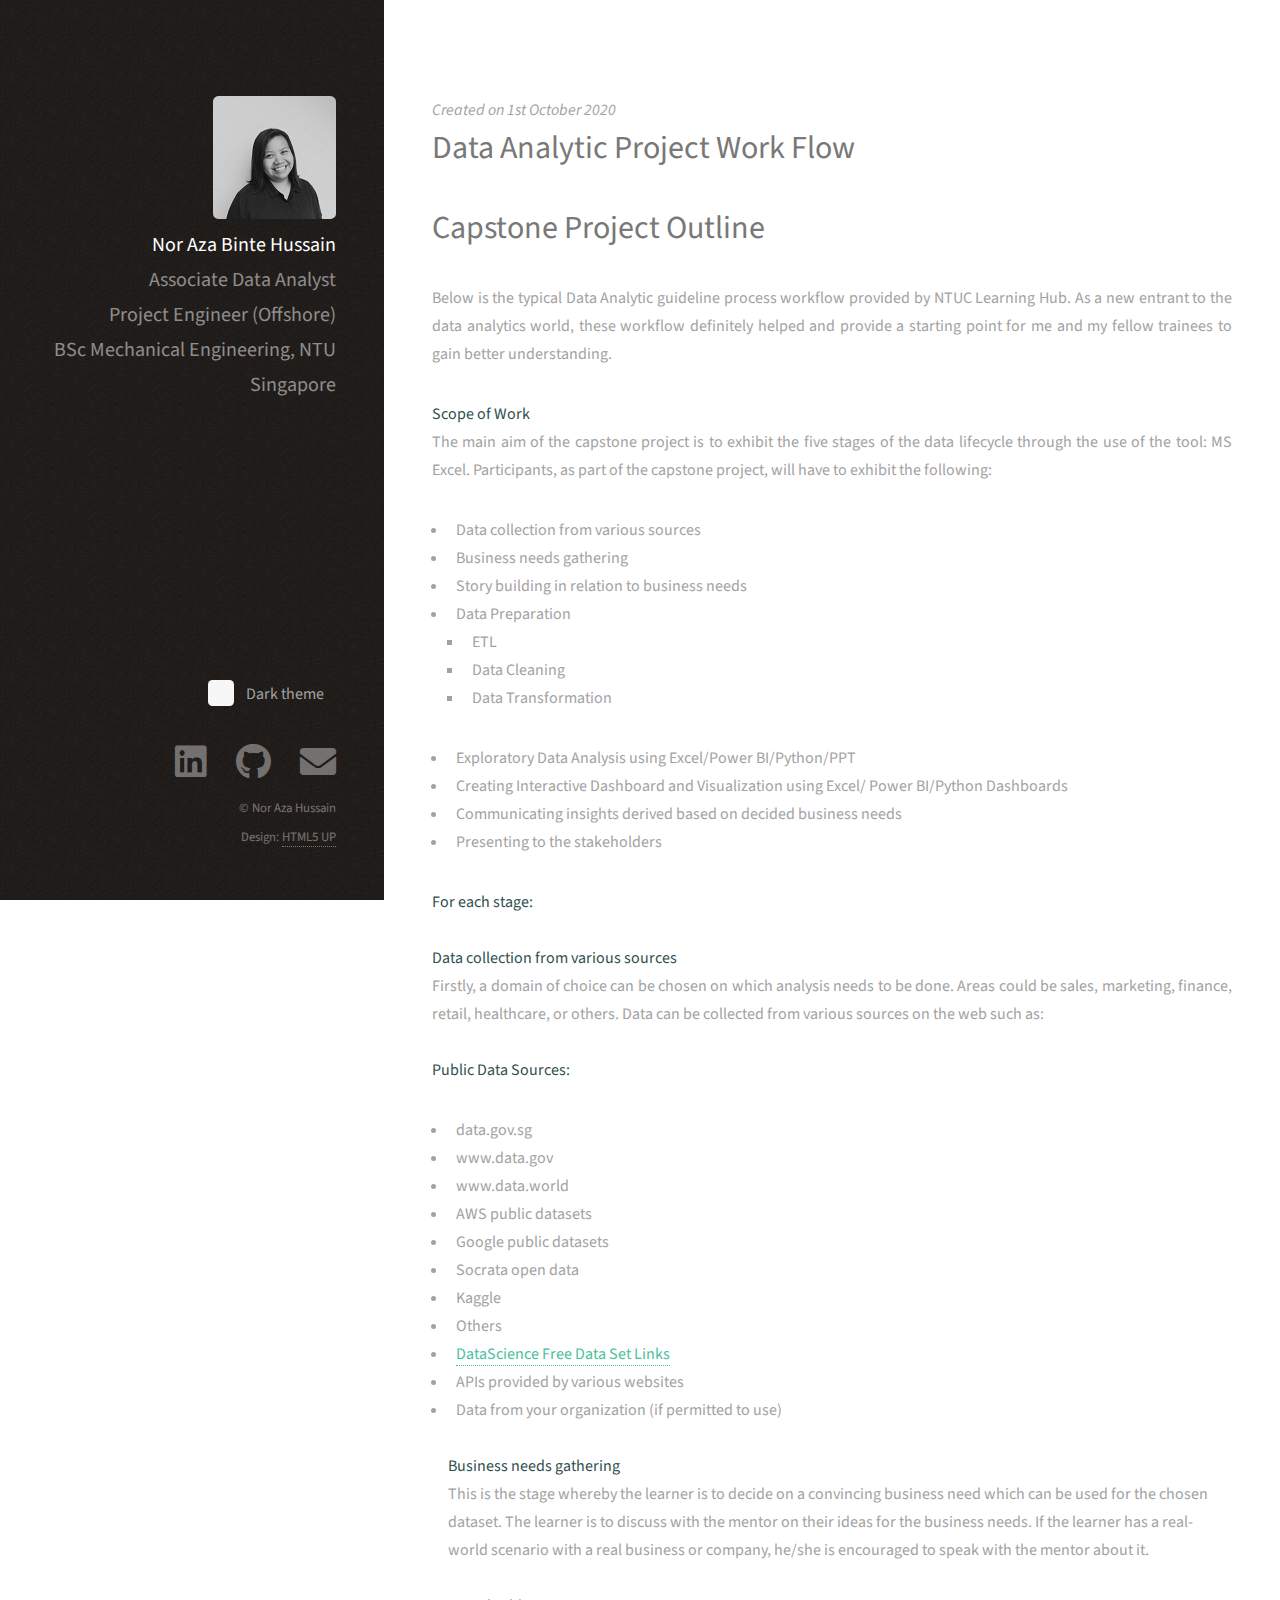
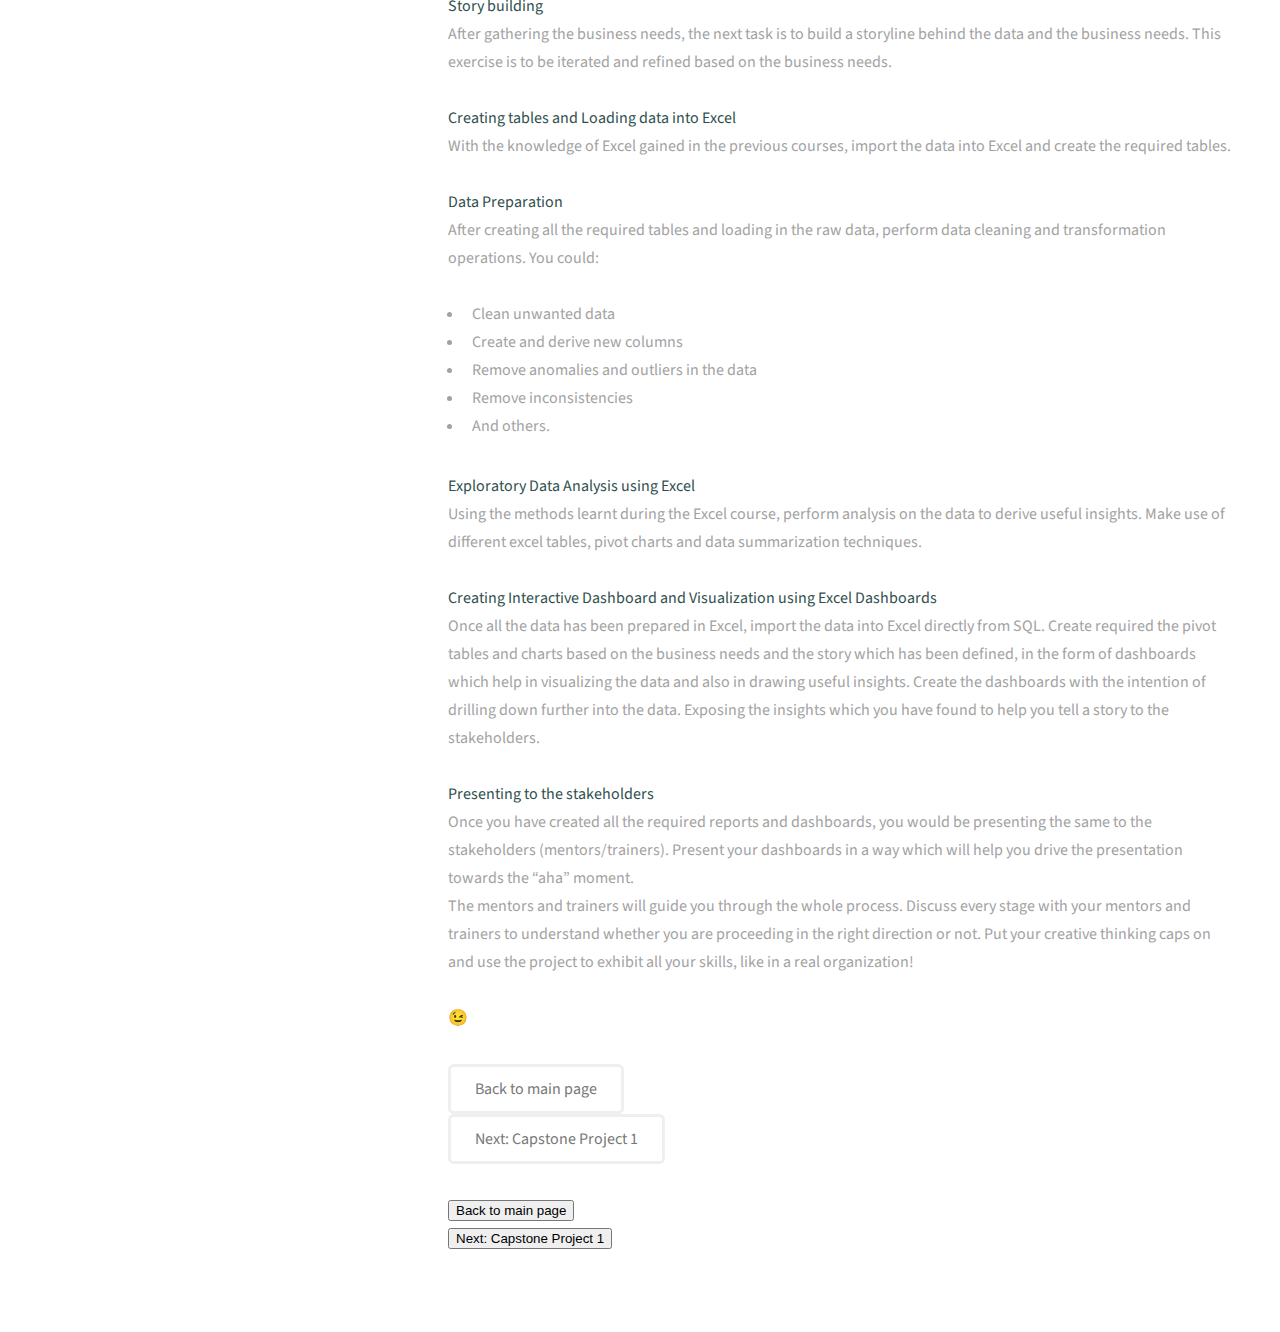
==== pages/projectprocess.html @ 4690a754 "Add files via upload" ====
<!DOCTYPE HTML>
<!--
	Strata by HTML5 UP
	html5up.net | @ajlkn
	Free for personal and commercial use under the CCA 3.0 license (html5up.net/license)
-->
<html>
	<head>
		<title>Project Process Flow</title>
		<meta charset="utf-8" />
		<meta name="viewport" content="width=device-width, initial-scale=1, user-scalable=no" />
		<link rel="stylesheet" href="../assets/css/main.css" />

	</head>
	<body class="is-preload">
		<script>
			function darkTheme() {
				var element = document.body;
				element.classList.toggle("dark-mode");
			}
			
		</script>

		<!-- Header -->
			<header id="header">
				<div class="inner">
					<a href="#" class="image Me"><img src="../images/Me.jpg" alt="" /></a>
					<h1><strong>Nor Aza Binte Hussain</strong></h1>
					<h1>Associate Data Analyst</h1>
					<h1>Project Engineer (Offshore)</h1>
					<h1>BSc Mechanical Engineering, NTU</h1>
					<h1>Singapore</h1>
				</div>
				
				<div class="col-6 col-12-small">
					<input
					type="checkbox"
					id="dark-theme"
					name="dark-theme"
					onclick="darkTheme()">
					<label for="dark-theme">Dark theme</label>
				</div>
				
			</header>
		
		<!-- Main -->
			<div id="main">

				<!-- One -->
					<section id="one">

						<em>Created on 1st October 2020</em>

						<header class="major">
							<h1>Data Analytic Project Work Flow</h1>
							<h2>Capstone Project Outline</h2>
						</header>

						<p style="text-align:justify;"> Below is the typical Data Analytic guideline process workflow provided by NTUC Learning Hub.
							As a new entrant to the data analytics world, these workflow definitely helped and provide a
							starting point for me and my fellow trainees to gain better understanding.
						</p>

						<strong style="color: darkslategrey;">Scope of Work</strong><br>

						<p style="text-align:justify;">
							The main aim of the capstone project is to exhibit the five stages of the data lifecycle
							through the use of the tool: MS Excel. Participants, as part of the capstone project,
							will have to exhibit the following:
							<ul>
								<li>Data collection from various sources</li>
								<li>Business needs gathering</li>
								<li>Story building in relation to business needs</li>
								<li>Data Preparation</li>
									<ul style="list-style-type:square;">
										<li>ETL</li>
										<li>Data Cleaning</li>
										<li>Data Transformation</li>
									</ul>
								<li>Exploratory Data Analysis using Excel/Power BI/Python/PPT</li>
								<li>Creating Interactive Dashboard and Visualization using Excel/
									Power BI/Python Dashboards</li>
								<li>Communicating insights derived based on decided business needs</li>
								<li>Presenting to the stakeholders</li>
							</ul>
						</p>
						
						<p style="text-align:justify;">
							<strong style="color: darkslategrey;">For each stage:</strong><br><br>
							<strong style="color: darkslategrey;">Data collection from various sources</strong><br>
							Firstly, a domain of choice can be chosen on which analysis needs to be
							done. Areas could be sales, marketing, finance, retail, healthcare, or
							others. Data can be collected from various sources on the web such as:<br><br>

							<strong style="color: darkslategrey;">Public Data Sources:</strong>
							<ul>
								<li>data.gov.sg</li>
								<li>www.data.gov</li>
								<li>www.data.world</li>
								<li>AWS public datasets</li>
								<li>Google public datasets</li>
								<li>Socrata open data</li>
								<li>Kaggle</li>
								<li>Others</li>
								<li><a href = "https://towardsdatascience.com/top-10-great-sites-with-free-data-sets-581ac8f6334">DataScience Free Data Set Links</a></li>
								<li>APIs provided by various websites</li>
								<li>Data from your organization (if permitted to use)</li><br>
							

							<strong style="color: darkslategrey;">Business needs gathering</strong><br>
							This is the stage whereby the learner is to decide on a convincing
							business need which can be used for the chosen dataset. The learner
							is to discuss with the mentor on their ideas for the business needs.
							If the learner has a real-world scenario with a real business or company,
							he/she is encouraged to speak with the mentor about it.<br><br>

							<strong style="color: darkslategrey;">Story building</strong><br>
							After gathering the business needs, the next task is to build a
							storyline behind the data and the business needs. This exercise is
							to be iterated and refined based on the business needs.<br><br>						

							<strong style="color: darkslategrey;">Creating tables and Loading data into Excel</strong><br>
							With the knowledge of Excel gained in the previous courses, import
							the data into Excel and create the required tables.<br><br>						

							<strong style="color: darkslategrey;">Data Preparation</strong><br>
							After creating all the required tables and loading in the raw data,
							perform data cleaning and transformation operations. You could:<br><br>

							<ul>
								<li>Clean unwanted data</li>
								<li>Create and derive new columns</li>
								<li>Remove anomalies and outliers in the data</li>
								<li>Remove inconsistencies</li>
								<li>And others.</li>
							</ul>
							
							<strong style="color: darkslategrey;">Exploratory Data Analysis using Excel</strong><br>
							Using the methods learnt during the Excel course, perform analysis
							on the data to derive useful insights. Make use of different excel
							tables, pivot charts and data summarization techniques.<br><br>

							<strong style="color: darkslategrey;">Creating Interactive Dashboard and Visualization using Excel Dashboards</strong><br>
							Once all the data has been prepared in Excel, import the data
							into Excel directly from SQL. Create required the pivot tables and
							charts based on the business needs and the story which has been
							defined, in the form of dashboards which help in visualizing the
							data and also in drawing useful insights. Create the dashboards with
							the intention of drilling down further into the data. Exposing the
							insights which you have found to help you tell a story to the stakeholders.<br><br>							

							<strong style="color: darkslategrey;">Presenting to the stakeholders</strong><br>
							Once you have created all the required reports and dashboards,
							you would be presenting the same to the stakeholders
							(mentors/trainers). Present your dashboards in a way which will
							help you drive the presentation towards the “aha” moment.<br>							

							The mentors and trainers will guide you through the whole process.
							Discuss every stage with your mentors and trainers to understand
							whether you are proceeding in the right direction or not. Put
							your creative thinking caps on and use the project to exhibit
							all your skills, like in a real organization!<br><br>
							
							😉

						</p>
						<div class="ui-grid-a">
							<div class="ui-block-a"><a href="/index.html" data-inline="true" data-mini="true" class="button">Back to main page</a></div>
							<div class="ui-block-b"><a href="/pages/projects1.html" data-inline="true" data-mini="true" class="button">Next: Capstone Project 1</a></div>	   
						</div>


					</p>
					<fieldset class="ui-grid-a">
						<div class="ui-block-a"><button type="submit" data-theme="c">Back to main page</button></div>
						<div class="ui-block-b"><button type="submit" data-theme="b">Next: Capstone Project 1</button></div>	   
					</fieldset>

		<!-- Footer -->
		<footer id="footer">
			<div class="inner">
				<ul class="icons" style="font-size: 1.5rem;">
					<li><a href="https://www.linkedin.com/in/nor-aza-hussain/" class="icon brands fa-linkedin"><span class="label">LinkedIn</span></a></li>
					<li><a href="https://github.com/norazahussain/DAPortfolio-" class="icon brands fa-github"><span class="label">Github</span></a></li>
					<li><a href="noraza.hussain@gmail.com" class="icon solid fa-envelope"><span class="label">Email</span></a></li>
				</ul>
				<ul class="copyright">
					<li>&copy; Nor Aza Hussain</li><li>Design: <a href="http://html5up.net">HTML5 UP</a></li>
				</ul>
			</div>
		</footer>

	<!-- Scripts -->
		<script src="../assets/js/jquery.min.js"></script>
		<script src="../assets/js/jquery.poptrox.min.js"></script>
		<script src="../assets/js/browser.min.js"></script>
		<script src="../assets/js/breakpoints.min.js"></script>
		<script src="../assets/js/util.js"></script>
		<script src="../assets/js/main.js"></script>

	</body>
</html>
---- assets/css/main.css ----
@import url("fontawesome-all.min.css");
@import url("https://fonts.googleapis.com/css?family=Source+Sans+Pro:400,400italic");

/*
	Strata by HTML5 UP
	html5up.net | @ajlkn
	Free for personal and commercial use under the CCA 3.0 license (html5up.net/license)
*/

html, body, div, span, applet, object,
iframe, h1, h2, h3, h4, h5, h6, p, blockquote,
pre, a, abbr, acronym, address, big, cite,
code, del, dfn, em, img, ins, kbd, q, s, samp,
small, strike, strong, sub, sup, tt, var, b,
u, i, center, dl, dt, dd, ol, ul, li, fieldset,
form, label, legend, table, caption, tbody,
tfoot, thead, tr, th, td, article, aside,
canvas, details, embed, figure, figcaption,
footer, header, hgroup, menu, nav, output, ruby,
section, summary, time, mark, audio, video {
	margin: 0;
	padding: 0;
	border: 0;
	font-size: 100%;
	font: inherit;
	vertical-align: baseline;}

article, aside, details, figcaption, figure,
footer, header, hgroup, menu, nav, section {
	display: block;}

body {
	line-height: 1;
}

ol, ul {
	list-style: none;
}

blockquote, q {
	quotes: none;
}

	blockquote:before, blockquote:after, q:before, q:after {
		content: '';
		content: none;
	}

table {
	border-collapse: collapse;
	border-spacing: 0;
}

body {
	-webkit-text-size-adjust: none;
}

mark {
	background-color: transparent;
	color: inherit;
}

input::-moz-focus-inner {
	border: 0;
	padding: 0;
}

input, select, textarea {
	-moz-appearance: none;
	-webkit-appearance: none;
	-ms-appearance: none;
	appearance: none;
}

/* Basic */

	html {
		box-sizing: border-box;
	}

	*, *:before, *:after {
		box-sizing: inherit;
	}

	body {
		background: #fff;
	}
	.dark-mode {
		background-color: black;
		color: white;
	  }

		body.is-preload *, body.is-preload *:before, body.is-preload *:after {
			-moz-animation: none !important;
			-webkit-animation: none !important;
			-ms-animation: none !important;
			animation: none !important;
			-moz-transition: none !important;
			-webkit-transition: none !important;
			-ms-transition: none !important;
			transition: none !important;
		}

	body, input, select, textarea {
		color: #a2a2a2;
		font-family: "Source Sans Pro", Helvetica, sans-serif;
		font-size: 16pt;
		font-weight: 400;
		line-height: 1.75em;
	}

	a {
		-moz-transition: color 0.2s ease-in-out, border-color 0.2s ease-in-out;
		-webkit-transition: color 0.2s ease-in-out, border-color 0.2s ease-in-out;
		-ms-transition: color 0.2s ease-in-out, border-color 0.2s ease-in-out;
		transition: color 0.2s ease-in-out, border-color 0.2s ease-in-out;
		border-bottom: dotted 1px;
		color: #49bf9d;
		text-decoration: none;
	}

		a:hover {
			border-bottom-color: transparent;
			color: #49bf9d !important;
			text-decoration: none;
		}

	strong, b {
		color: #787878;
		font-weight: 400;
	}

	em, i {
		font-style: italic;
	}

	p {
		margin: 0 0 2em 0;
	}

	h1, h2, h3, h4, h5, h6 {
		color: #787878;
		font-weight: 400;
		line-height: 1em;
		margin: 0 0 1em 0;
	}

		h1 a, h2 a, h3 a, h4 a, h5 a, h6 a {
			color: inherit;
			text-decoration: none;
		}

	h1 {
		font-size: 2em;
		line-height: 1.5em;
	}

	h2 {
		font-size: 1.5em;
		line-height: 1.5em;
	}

	h3 {
		font-size: 1.25em;
		line-height: 1.5em;
	}

	h4 {
		font-size: 1.1em;
		line-height: 1.5em;
	}

	h5 {
		font-size: 0.9em;
		line-height: 1.5em;
	}

	h6 {
		font-size: 0.7em;
		line-height: 1.5em;
	}

	sub {
		font-size: 0.8em;
		position: relative;
		top: 0.5em;
	}

	sup {
		font-size: 0.8em;
		position: relative;
		top: -0.5em;
	}

	hr {
		border: 0;
		border-bottom: solid 2px #efefef;
		margin: 2em 0;
	}

		hr.major {
			margin: 3em 0;
		}

	blockquote {
		border-left: solid 6px #efefef;
		font-style: italic;
		margin: 0 0 2em 0;
		padding: 0.5em 0 0.5em 1.5em;
	}

	code {
		background: #f7f7f7;
		border-radius: 0.35em;
		border: solid 2px #efefef;
		font-family: "Courier New", monospace;
		font-size: 0.9em;
		margin: 0 0.25em;
		padding: 0.25em 0.65em;
	}

	pre {
		-webkit-overflow-scrolling: touch;
		font-family: "Courier New", monospace;
		font-size: 0.9em;
		margin: 0 0 2em 0;
	}

		pre code {
			display: block;
			line-height: 1.75em;
			padding: 1em 1.5em;
			overflow-x: auto;
		}

	.align-left {
		text-align: left;
	}

	.align-center {
		text-align: center;
	}

	.align-right {
		text-align: right;
	}

/* Container */

	.container {
		margin: 0 auto;
		max-width: calc(100% - 4em);
		width: 100%;
	}

		.container.xsmall {
			width: 25%;
		}

		.container.small {
			width: 50%;
		}

		.container.medium {
			width: 75%;
		}

		.container.large {
			width: 125%;
		}

		.container.xlarge {
			width: 150%;
		}

		.container.max {
			width: 100%;
		}

		@media screen and (max-width: 980px) {

			.container {
				width: 100% !important;
				max-width: 100% !important;
			}

		}

		@media screen and (max-width: 480px) {

			.container {
				max-width: calc(100% - 3em);
			}

		}

/* Row */

	.row {
		display: flex;
		flex-wrap: wrap;
		box-sizing: border-box;
		align-items: stretch;
	}

		.row > * {
			box-sizing: border-box;
		}

		.row.gtr-uniform > * > :last-child {
			margin-bottom: 0;
		}

		.row.aln-left {
			justify-content: flex-start;
		}

		.row.aln-center {
			justify-content: center;
		}

		.row.aln-right {
			justify-content: flex-end;
		}

		.row.aln-top {
			align-items: flex-start;
		}

		.row.aln-middle {
			align-items: center;
		}

		.row.aln-bottom {
			align-items: flex-end;
		}

		.row > .imp {
			order: -1;
		}

		.row > .col-1 {
			width: 8.33333%;
		}

		.row > .off-1 {
			margin-left: 8.33333%;
		}

		.row > .col-2 {
			width: 16.66667%;
		}

		.row > .off-2 {
			margin-left: 16.66667%;
		}

		.row > .col-3 {
			width: 25%;
		}

		.row > .off-3 {
			margin-left: 25%;
		}

		.row > .col-4 {
			width: 33.33333%;
		}

		.row > .off-4 {
			margin-left: 33.33333%;
		}

		.row > .col-5 {
			width: 41.66667%;
		}

		.row > .off-5 {
			margin-left: 41.66667%;
		}

		.row > .col-6 {
			width: 50%;
		}

		.row > .off-6 {
			margin-left: 50%;
		}

		.row > .col-7 {
			width: 58.33333%;
		}

		.row > .off-7 {
			margin-left: 58.33333%;
		}

		.row > .col-8 {
			width: 66.66667%;
		}

		.row > .off-8 {
			margin-left: 66.66667%;
		}

		.row > .col-9 {
			width: 75%;
		}

		.row > .off-9 {
			margin-left: 75%;
		}

		.row > .col-10 {
			width: 83.33333%;
		}

		.row > .off-10 {
			margin-left: 83.33333%;
		}

		.row > .col-11 {
			width: 91.66667%;
		}

		.row > .off-11 {
			margin-left: 91.66667%;
		}

		.row > .col-12 {
			width: 100%;
		}

		.row > .off-12 {
			margin-left: 100%;
		}

		.row.gtr-0 {
			margin-top: 0;
			margin-left: 0em;
		}

			.row.gtr-0 > * {
				padding: 0 0 0 0em;
			}

			.row.gtr-0.gtr-uniform {
				margin-top: 0em;
			}

				.row.gtr-0.gtr-uniform > * {
					padding-top: 0em;
				}

		.row.gtr-25 {
			margin-top: 0;
			margin-left: -0.625em;
		}

			.row.gtr-25 > * {
				padding: 0 0 0 0.625em;
			}

			.row.gtr-25.gtr-uniform {
				margin-top: -0.625em;
			}

				.row.gtr-25.gtr-uniform > * {
					padding-top: 0.625em;
				}

		.row.gtr-50 {
			margin-top: 0;
			margin-left: -1.25em;
		}

			.row.gtr-50 > * {
				padding: 0 0 0 1.25em;
			}

			.row.gtr-50.gtr-uniform {
				margin-top: -1.25em;
			}

				.row.gtr-50.gtr-uniform > * {
					padding-top: 1.25em;
				}

		.row {
			margin-top: 0;
			margin-left: -2.5em;
		}

			.row > * {
				padding: 0 0 0 2.5em;
			}

			.row.gtr-uniform {
				margin-top: -2.5em;
			}

				.row.gtr-uniform > * {
					padding-top: 2.5em;
				}

		.row.gtr-150 {
			margin-top: 0;
			margin-left: -3.75em;
		}

			.row.gtr-150 > * {
				padding: 0 0 0 3.75em;
			}

			.row.gtr-150.gtr-uniform {
				margin-top: -3.75em;
			}

				.row.gtr-150.gtr-uniform > * {
					padding-top: 3.75em;
				}

		.row.gtr-200 {
			margin-top: 0;
			margin-left: -5em;
		}

			.row.gtr-200 > * {
				padding: 0 0 0 5em;
			}

			.row.gtr-200.gtr-uniform {
				margin-top: -5em;
			}

				.row.gtr-200.gtr-uniform > * {
					padding-top: 5em;
				}

		@media screen and (max-width: 1800px) {

			.row {
				display: flex;
				flex-wrap: wrap;
				box-sizing: border-box;
				align-items: stretch;
			}

				.row > * {
					box-sizing: border-box;
				}

				.row.gtr-uniform > * > :last-child {
					margin-bottom: 0;
				}

				.row.aln-left {
					justify-content: flex-start;
				}

				.row.aln-center {
					justify-content: center;
				}

				.row.aln-right {
					justify-content: flex-end;
				}

				.row.aln-top {
					align-items: flex-start;
				}

				.row.aln-middle {
					align-items: center;
				}

				.row.aln-bottom {
					align-items: flex-end;
				}

				.row > .imp-xlarge {
					order: -1;
				}

				.row > .col-1-xlarge {
					width: 8.33333%;
				}

				.row > .off-1-xlarge {
					margin-left: 8.33333%;
				}

				.row > .col-2-xlarge {
					width: 16.66667%;
				}

				.row > .off-2-xlarge {
					margin-left: 16.66667%;
				}

				.row > .col-3-xlarge {
					width: 25%;
				}

				.row > .off-3-xlarge {
					margin-left: 25%;
				}

				.row > .col-4-xlarge {
					width: 33.33333%;
				}

				.row > .off-4-xlarge {
					margin-left: 33.33333%;
				}

				.row > .col-5-xlarge {
					width: 41.66667%;
				}

				.row > .off-5-xlarge {
					margin-left: 41.66667%;
				}

				.row > .col-6-xlarge {
					width: 50%;
				}

				.row > .off-6-xlarge {
					margin-left: 50%;
				}

				.row > .col-7-xlarge {
					width: 58.33333%;
				}

				.row > .off-7-xlarge {
					margin-left: 58.33333%;
				}

				.row > .col-8-xlarge {
					width: 66.66667%;
				}

				.row > .off-8-xlarge {
					margin-left: 66.66667%;
				}

				.row > .col-9-xlarge {
					width: 75%;
				}

				.row > .off-9-xlarge {
					margin-left: 75%;
				}

				.row > .col-10-xlarge {
					width: 83.33333%;
				}

				.row > .off-10-xlarge {
					margin-left: 83.33333%;
				}

				.row > .col-11-xlarge {
					width: 91.66667%;
				}

				.row > .off-11-xlarge {
					margin-left: 91.66667%;
				}

				.row > .col-12-xlarge {
					width: 100%;
				}

				.row > .off-12-xlarge {
					margin-left: 100%;
				}

				.row.gtr-0 {
					margin-top: 0;
					margin-left: 0em;
				}

					.row.gtr-0 > * {
						padding: 0 0 0 0em;
					}

					.row.gtr-0.gtr-uniform {
						margin-top: 0em;
					}

						.row.gtr-0.gtr-uniform > * {
							padding-top: 0em;
						}

				.row.gtr-25 {
					margin-top: 0;
					margin-left: -0.625em;
				}

					.row.gtr-25 > * {
						padding: 0 0 0 0.625em;
					}

					.row.gtr-25.gtr-uniform {
						margin-top: -0.625em;
					}

						.row.gtr-25.gtr-uniform > * {
							padding-top: 0.625em;
						}

				.row.gtr-50 {
					margin-top: 0;
					margin-left: -1.25em;
				}

					.row.gtr-50 > * {
						padding: 0 0 0 1.25em;
					}

					.row.gtr-50.gtr-uniform {
						margin-top: -1.25em;
					}

						.row.gtr-50.gtr-uniform > * {
							padding-top: 1.25em;
						}

				.row {
					margin-top: 0;
					margin-left: -2.5em;
				}

					.row > * {
						padding: 0 0 0 2.5em;
					}

					.row.gtr-uniform {
						margin-top: -2.5em;
					}

						.row.gtr-uniform > * {
							padding-top: 2.5em;
						}

				.row.gtr-150 {
					margin-top: 0;
					margin-left: -3.75em;
				}

					.row.gtr-150 > * {
						padding: 0 0 0 3.75em;
					}

					.row.gtr-150.gtr-uniform {
						margin-top: -3.75em;
					}

						.row.gtr-150.gtr-uniform > * {
							padding-top: 3.75em;
						}

				.row.gtr-200 {
					margin-top: 0;
					margin-left: -5em;
				}

					.row.gtr-200 > * {
						padding: 0 0 0 5em;
					}

					.row.gtr-200.gtr-uniform {
						margin-top: -5em;
					}

						.row.gtr-200.gtr-uniform > * {
							padding-top: 5em;
						}

		}

		@media screen and (max-width: 1280px) {

			.row {
				display: flex;
				flex-wrap: wrap;
				box-sizing: border-box;
				align-items: stretch;
			}

				.row > * {
					box-sizing: border-box;
				}

				.row.gtr-uniform > * > :last-child {
					margin-bottom: 0;
				}

				.row.aln-left {
					justify-content: flex-start;
				}

				.row.aln-center {
					justify-content: center;
				}

				.row.aln-right {
					justify-content: flex-end;
				}

				.row.aln-top {
					align-items: flex-start;
				}

				.row.aln-middle {
					align-items: center;
				}

				.row.aln-bottom {
					align-items: flex-end;
				}

				.row > .imp-large {
					order: -1;
				}

				.row > .col-1-large {
					width: 8.33333%;
				}

				.row > .off-1-large {
					margin-left: 8.33333%;
				}

				.row > .col-2-large {
					width: 16.66667%;
				}

				.row > .off-2-large {
					margin-left: 16.66667%;
				}

				.row > .col-3-large {
					width: 25%;
				}

				.row > .off-3-large {
					margin-left: 25%;
				}

				.row > .col-4-large {
					width: 33.33333%;
				}

				.row > .off-4-large {
					margin-left: 33.33333%;
				}

				.row > .col-5-large {
					width: 41.66667%;
				}

				.row > .off-5-large {
					margin-left: 41.66667%;
				}

				.row > .col-6-large {
					width: 50%;
				}

				.row > .off-6-large {
					margin-left: 50%;
				}

				.row > .col-7-large {
					width: 58.33333%;
				}

				.row > .off-7-large {
					margin-left: 58.33333%;
				}

				.row > .col-8-large {
					width: 66.66667%;
				}

				.row > .off-8-large {
					margin-left: 66.66667%;
				}

				.row > .col-9-large {
					width: 75%;
				}

				.row > .off-9-large {
					margin-left: 75%;
				}

				.row > .col-10-large {
					width: 83.33333%;
				}

				.row > .off-10-large {
					margin-left: 83.33333%;
				}

				.row > .col-11-large {
					width: 91.66667%;
				}

				.row > .off-11-large {
					margin-left: 91.66667%;
				}

				.row > .col-12-large {
					width: 100%;
				}

				.row > .off-12-large {
					margin-left: 100%;
				}

				.row.gtr-0 {
					margin-top: 0;
					margin-left: 0em;
				}

					.row.gtr-0 > * {
						padding: 0 0 0 0em;
					}

					.row.gtr-0.gtr-uniform {
						margin-top: 0em;
					}

						.row.gtr-0.gtr-uniform > * {
							padding-top: 0em;
						}

				.row.gtr-25 {
					margin-top: 0;
					margin-left: -0.5em;
				}

					.row.gtr-25 > * {
						padding: 0 0 0 0.5em;
					}

					.row.gtr-25.gtr-uniform {
						margin-top: -0.5em;
					}

						.row.gtr-25.gtr-uniform > * {
							padding-top: 0.5em;
						}

				.row.gtr-50 {
					margin-top: 0;
					margin-left: -1em;
				}

					.row.gtr-50 > * {
						padding: 0 0 0 1em;
					}

					.row.gtr-50.gtr-uniform {
						margin-top: -1em;
					}

						.row.gtr-50.gtr-uniform > * {
							padding-top: 1em;
						}

				.row {
					margin-top: 0;
					margin-left: -2em;
				}

					.row > * {
						padding: 0 0 0 2em;
					}

					.row.gtr-uniform {
						margin-top: -2em;
					}

						.row.gtr-uniform > * {
							padding-top: 2em;
						}

				.row.gtr-150 {
					margin-top: 0;
					margin-left: -3em;
				}

					.row.gtr-150 > * {
						padding: 0 0 0 3em;
					}

					.row.gtr-150.gtr-uniform {
						margin-top: -3em;
					}

						.row.gtr-150.gtr-uniform > * {
							padding-top: 3em;
						}

				.row.gtr-200 {
					margin-top: 0;
					margin-left: -4em;
				}

					.row.gtr-200 > * {
						padding: 0 0 0 4em;
					}

					.row.gtr-200.gtr-uniform {
						margin-top: -4em;
					}

						.row.gtr-200.gtr-uniform > * {
							padding-top: 4em;
						}

		}

		@media screen and (max-width: 980px) {

			.row {
				display: flex;
				flex-wrap: wrap;
				box-sizing: border-box;
				align-items: stretch;
			}

				.row > * {
					box-sizing: border-box;
				}

				.row.gtr-uniform > * > :last-child {
					margin-bottom: 0;
				}

				.row.aln-left {
					justify-content: flex-start;
				}

				.row.aln-center {
					justify-content: center;
				}

				.row.aln-right {
					justify-content: flex-end;
				}

				.row.aln-top {
					align-items: flex-start;
				}

				.row.aln-middle {
					align-items: center;
				}

				.row.aln-bottom {
					align-items: flex-end;
				}

				.row > .imp-medium {
					order: -1;
				}

				.row > .col-1-medium {
					width: 8.33333%;
				}

				.row > .off-1-medium {
					margin-left: 8.33333%;
				}

				.row > .col-2-medium {
					width: 16.66667%;
				}

				.row > .off-2-medium {
					margin-left: 16.66667%;
				}

				.row > .col-3-medium {
					width: 25%;
				}

				.row > .off-3-medium {
					margin-left: 25%;
				}

				.row > .col-4-medium {
					width: 33.33333%;
				}

				.row > .off-4-medium {
					margin-left: 33.33333%;
				}

				.row > .col-5-medium {
					width: 41.66667%;
				}

				.row > .off-5-medium {
					margin-left: 41.66667%;
				}

				.row > .col-6-medium {
					width: 50%;
				}

				.row > .off-6-medium {
					margin-left: 50%;
				}

				.row > .col-7-medium {
					width: 58.33333%;
				}

				.row > .off-7-medium {
					margin-left: 58.33333%;
				}

				.row > .col-8-medium {
					width: 66.66667%;
				}

				.row > .off-8-medium {
					margin-left: 66.66667%;
				}

				.row > .col-9-medium {
					width: 75%;
				}

				.row > .off-9-medium {
					margin-left: 75%;
				}

				.row > .col-10-medium {
					width: 83.33333%;
				}

				.row > .off-10-medium {
					margin-left: 83.33333%;
				}

				.row > .col-11-medium {
					width: 91.66667%;
				}

				.row > .off-11-medium {
					margin-left: 91.66667%;
				}

				.row > .col-12-medium {
					width: 100%;
				}

				.row > .off-12-medium {
					margin-left: 100%;
				}

				.row.gtr-0 {
					margin-top: 0;
					margin-left: 0em;
				}

					.row.gtr-0 > * {
						padding: 0 0 0 0em;
					}

					.row.gtr-0.gtr-uniform {
						margin-top: 0em;
					}

						.row.gtr-0.gtr-uniform > * {
							padding-top: 0em;
						}

				.row.gtr-25 {
					margin-top: 0;
					margin-left: -0.5em;
				}

					.row.gtr-25 > * {
						padding: 0 0 0 0.5em;
					}

					.row.gtr-25.gtr-uniform {
						margin-top: -0.5em;
					}

						.row.gtr-25.gtr-uniform > * {
							padding-top: 0.5em;
						}

				.row.gtr-50 {
					margin-top: 0;
					margin-left: -1em;
				}

					.row.gtr-50 > * {
						padding: 0 0 0 1em;
					}

					.row.gtr-50.gtr-uniform {
						margin-top: -1em;
					}

						.row.gtr-50.gtr-uniform > * {
							padding-top: 1em;
						}

				.row {
					margin-top: 0;
					margin-left: -2em;
				}

					.row > * {
						padding: 0 0 0 2em;
					}

					.row.gtr-uniform {
						margin-top: -2em;
					}

						.row.gtr-uniform > * {
							padding-top: 2em;
						}

				.row.gtr-150 {
					margin-top: 0;
					margin-left: -3em;
				}

					.row.gtr-150 > * {
						padding: 0 0 0 3em;
					}

					.row.gtr-150.gtr-uniform {
						margin-top: -3em;
					}

						.row.gtr-150.gtr-uniform > * {
							padding-top: 3em;
						}

				.row.gtr-200 {
					margin-top: 0;
					margin-left: -4em;
				}

					.row.gtr-200 > * {
						padding: 0 0 0 4em;
					}

					.row.gtr-200.gtr-uniform {
						margin-top: -4em;
					}

						.row.gtr-200.gtr-uniform > * {
							padding-top: 4em;
						}

		}

		@media screen and (max-width: 736px) {

			.row {
				display: flex;
				flex-wrap: wrap;
				box-sizing: border-box;
				align-items: stretch;
			}

				.row > * {
					box-sizing: border-box;
				}

				.row.gtr-uniform > * > :last-child {
					margin-bottom: 0;
				}

				.row.aln-left {
					justify-content: flex-start;
				}

				.row.aln-center {
					justify-content: center;
				}

				.row.aln-right {
					justify-content: flex-end;
				}

				.row.aln-top {
					align-items: flex-start;
				}

				.row.aln-middle {
					align-items: center;
				}

				.row.aln-bottom {
					align-items: flex-end;
				}

				.row > .imp-small {
					order: -1;
				}

				.row > .col-1-small {
					width: 8.33333%;
				}

				.row > .off-1-small {
					margin-left: 8.33333%;
				}

				.row > .col-2-small {
					width: 16.66667%;
				}

				.row > .off-2-small {
					margin-left: 16.66667%;
				}

				.row > .col-3-small {
					width: 25%;
				}

				.row > .off-3-small {
					margin-left: 25%;
				}

				.row > .col-4-small {
					width: 33.33333%;
				}

				.row > .off-4-small {
					margin-left: 33.33333%;
				}

				.row > .col-5-small {
					width: 41.66667%;
				}

				.row > .off-5-small {
					margin-left: 41.66667%;
				}

				.row > .col-6-small {
					width: 50%;
				}

				.row > .off-6-small {
					margin-left: 50%;
				}

				.row > .col-7-small {
					width: 58.33333%;
				}

				.row > .off-7-small {
					margin-left: 58.33333%;
				}

				.row > .col-8-small {
					width: 66.66667%;
				}

				.row > .off-8-small {
					margin-left: 66.66667%;
				}

				.row > .col-9-small {
					width: 75%;
				}

				.row > .off-9-small {
					margin-left: 75%;
				}

				.row > .col-10-small {
					width: 83.33333%;
				}

				.row > .off-10-small {
					margin-left: 83.33333%;
				}

				.row > .col-11-small {
					width: 91.66667%;
				}

				.row > .off-11-small {
					margin-left: 91.66667%;
				}

				.row > .col-12-small {
					width: 100%;
				}

				.row > .off-12-small {
					margin-left: 100%;
				}

				.row.gtr-0 {
					margin-top: 0;
					margin-left: 0em;
				}

					.row.gtr-0 > * {
						padding: 0 0 0 0em;
					}

					.row.gtr-0.gtr-uniform {
						margin-top: 0em;
					}

						.row.gtr-0.gtr-uniform > * {
							padding-top: 0em;
						}

				.row.gtr-25 {
					margin-top: 0;
					margin-left: -0.375em;
				}

					.row.gtr-25 > * {
						padding: 0 0 0 0.375em;
					}

					.row.gtr-25.gtr-uniform {
						margin-top: -0.375em;
					}

						.row.gtr-25.gtr-uniform > * {
							padding-top: 0.375em;
						}

				.row.gtr-50 {
					margin-top: 0;
					margin-left: -0.75em;
				}

					.row.gtr-50 > * {
						padding: 0 0 0 0.75em;
					}

					.row.gtr-50.gtr-uniform {
						margin-top: -0.75em;
					}

						.row.gtr-50.gtr-uniform > * {
							padding-top: 0.75em;
						}

				.row {
					margin-top: 0;
					margin-left: -1.5em;
				}

					.row > * {
						padding: 0 0 0 1.5em;
					}

					.row.gtr-uniform {
						margin-top: -1.5em;
					}

						.row.gtr-uniform > * {
							padding-top: 1.5em;
						}

				.row.gtr-150 {
					margin-top: 0;
					margin-left: -2.25em;
				}

					.row.gtr-150 > * {
						padding: 0 0 0 2.25em;
					}

					.row.gtr-150.gtr-uniform {
						margin-top: -2.25em;
					}

						.row.gtr-150.gtr-uniform > * {
							padding-top: 2.25em;
						}

				.row.gtr-200 {
					margin-top: 0;
					margin-left: -3em;
				}

					.row.gtr-200 > * {
						padding: 0 0 0 3em;
					}

					.row.gtr-200.gtr-uniform {
						margin-top: -3em;
					}

						.row.gtr-200.gtr-uniform > * {
							padding-top: 3em;
						}

		}

		@media screen and (max-width: 480px) {

			.row {
				display: flex;
				flex-wrap: wrap;
				box-sizing: border-box;
				align-items: stretch;
			}

				.row > * {
					box-sizing: border-box;
				}

				.row.gtr-uniform > * > :last-child {
					margin-bottom: 0;
				}

				.row.aln-left {
					justify-content: flex-start;
				}

				.row.aln-center {
					justify-content: center;
				}

				.row.aln-right {
					justify-content: flex-end;
				}

				.row.aln-top {
					align-items: flex-start;
				}

				.row.aln-middle {
					align-items: center;
				}

				.row.aln-bottom {
					align-items: flex-end;
				}

				.row > .imp-xsmall {
					order: -1;
				}

				.row > .col-1-xsmall {
					width: 8.33333%;
				}

				.row > .off-1-xsmall {
					margin-left: 8.33333%;
				}

				.row > .col-2-xsmall {
					width: 16.66667%;
				}

				.row > .off-2-xsmall {
					margin-left: 16.66667%;
				}

				.row > .col-3-xsmall {
					width: 25%;
				}

				.row > .off-3-xsmall {
					margin-left: 25%;
				}

				.row > .col-4-xsmall {
					width: 33.33333%;
				}

				.row > .off-4-xsmall {
					margin-left: 33.33333%;
				}

				.row > .col-5-xsmall {
					width: 41.66667%;
				}

				.row > .off-5-xsmall {
					margin-left: 41.66667%;
				}

				.row > .col-6-xsmall {
					width: 50%;
				}

				.row > .off-6-xsmall {
					margin-left: 50%;
				}

				.row > .col-7-xsmall {
					width: 58.33333%;
				}

				.row > .off-7-xsmall {
					margin-left: 58.33333%;
				}

				.row > .col-8-xsmall {
					width: 66.66667%;
				}

				.row > .off-8-xsmall {
					margin-left: 66.66667%;
				}

				.row > .col-9-xsmall {
					width: 75%;
				}

				.row > .off-9-xsmall {
					margin-left: 75%;
				}

				.row > .col-10-xsmall {
					width: 83.33333%;
				}

				.row > .off-10-xsmall {
					margin-left: 83.33333%;
				}

				.row > .col-11-xsmall {
					width: 91.66667%;
				}

				.row > .off-11-xsmall {
					margin-left: 91.66667%;
				}

				.row > .col-12-xsmall {
					width: 100%;
				}

				.row > .off-12-xsmall {
					margin-left: 100%;
				}

				.row.gtr-0 {
					margin-top: 0;
					margin-left: 0em;
				}

					.row.gtr-0 > * {
						padding: 0 0 0 0em;
					}

					.row.gtr-0.gtr-uniform {
						margin-top: 0em;
					}

						.row.gtr-0.gtr-uniform > * {
							padding-top: 0em;
						}

				.row.gtr-25 {
					margin-top: 0;
					margin-left: -0.375em;
				}

					.row.gtr-25 > * {
						padding: 0 0 0 0.375em;
					}

					.row.gtr-25.gtr-uniform {
						margin-top: -0.375em;
					}

						.row.gtr-25.gtr-uniform > * {
							padding-top: 0.375em;
						}

				.row.gtr-50 {
					margin-top: 0;
					margin-left: -0.75em;
				}

					.row.gtr-50 > * {
						padding: 0 0 0 0.75em;
					}

					.row.gtr-50.gtr-uniform {
						margin-top: -0.75em;
					}

						.row.gtr-50.gtr-uniform > * {
							padding-top: 0.75em;
						}

				.row {
					margin-top: 0;
					margin-left: -1.5em;
				}

					.row > * {
						padding: 0 0 0 1.5em;
					}

					.row.gtr-uniform {
						margin-top: -1.5em;
					}

						.row.gtr-uniform > * {
							padding-top: 1.5em;
						}

				.row.gtr-150 {
					margin-top: 0;
					margin-left: -2.25em;
				}

					.row.gtr-150 > * {
						padding: 0 0 0 2.25em;
					}

					.row.gtr-150.gtr-uniform {
						margin-top: -2.25em;
					}

						.row.gtr-150.gtr-uniform > * {
							padding-top: 2.25em;
						}

				.row.gtr-200 {
					margin-top: 0;
					margin-left: -3em;
				}

					.row.gtr-200 > * {
						padding: 0 0 0 3em;
					}

					.row.gtr-200.gtr-uniform {
						margin-top: -3em;
					}

						.row.gtr-200.gtr-uniform > * {
							padding-top: 3em;
						}

		}

/* Section/Article */

	section.special, article.special {
		text-align: center;
	}

	header p {
		color: #b2b2b2;
		position: relative;
		margin: 0 0 1.5em 0;
	}

	header h2 + p {
		font-size: 1.25em;
		margin-top: -1em;
		line-height: 1.5em;
	}

	header h3 + p {
		font-size: 1.1em;
		margin-top: -0.8em;
		line-height: 1.5em;
	}

	header h4 + p,
	header h5 + p,
	header h6 + p {
		font-size: 0.9em;
		margin-top: -0.6em;
		line-height: 1.5em;
	}

	header.major h2 {
		font-size: 2em;
	}

/* Form */

	form {
		margin: 0 0 2em 0;
	}

	label {
		color: #787878;
		display: block;
		font-size: 0.9em;
		font-weight: 400;
		margin: 0 0 1em 0;
	}

	input[type="text"],
	input[type="password"],
	input[type="email"],
	select,
	textarea {
		-moz-appearance: none;
		-webkit-appearance: none;
		-ms-appearance: none;
		appearance: none;
		background: #f7f7f7;
		border-radius: 0.35em;
		border: solid 2px transparent;
		color: inherit;
		display: block;
		outline: 0;
		padding: 0 0.75em;
		text-decoration: none;
		width: 100%;
	}

		input[type="text"]:invalid,
		input[type="password"]:invalid,
		input[type="email"]:invalid,
		select:invalid,
		textarea:invalid {
			box-shadow: none;
		}

		input[type="text"]:focus,
		input[type="password"]:focus,
		input[type="email"]:focus,
		select:focus,
		textarea:focus {
			border-color: #49bf9d;
		}

	select {
		background-image: url("data:image/svg+xml;charset=utf8,%3Csvg xmlns='http://www.w3.org/2000/svg' width='40' height='40' preserveAspectRatio='none' viewBox='0 0 40 40'%3E%3Cpath d='M9.4,12.3l10.4,10.4l10.4-10.4c0.2-0.2,0.5-0.4,0.9-0.4c0.3,0,0.6,0.1,0.9,0.4l3.3,3.3c0.2,0.2,0.4,0.5,0.4,0.9 c0,0.4-0.1,0.6-0.4,0.9L20.7,31.9c-0.2,0.2-0.5,0.4-0.9,0.4c-0.3,0-0.6-0.1-0.9-0.4L4.3,17.3c-0.2-0.2-0.4-0.5-0.4-0.9 c0-0.4,0.1-0.6,0.4-0.9l3.3-3.3c0.2-0.2,0.5-0.4,0.9-0.4S9.1,12.1,9.4,12.3z' fill='%23dfdfdf' /%3E%3C/svg%3E");
		background-size: 1.25rem;
		background-repeat: no-repeat;
		background-position: calc(100% - 1rem) center;
		height: 2.75em;
		padding-right: 2.75em;
		text-overflow: ellipsis;
	}

		select option {
			color: #787878;
			background: #fff;
		}

		select:focus::-ms-value {
			background-color: transparent;
		}

		select::-ms-expand {
			display: none;
		}

	input[type="text"],
	input[type="password"],
	input[type="email"],
	select {
		height: 2.75em;
	}

	textarea {
		padding: 0.75em;
	}

	input[type="checkbox"],
	input[type="radio"] {
		-moz-appearance: none;
		-webkit-appearance: none;
		-ms-appearance: none;
		appearance: none;
		display: block;
		float: left;
		margin-right: -2em;
		opacity: 0;
		width: 1em;
		z-index: -1;
	}

		input[type="checkbox"] + label,
		input[type="radio"] + label {
			text-decoration: none;
			color: #a2a2a2;
			cursor: pointer;
			display: inline-block;
			font-size: 1em;
			font-weight: 400;
			padding-left: 2.4em;
			padding-right: 0.75em;
			position: relative;
		}

			input[type="checkbox"] + label:before,
			input[type="radio"] + label:before {
				-moz-osx-font-smoothing: grayscale;
				-webkit-font-smoothing: antialiased;
				display: inline-block;
				font-style: normal;
				font-variant: normal;
				text-rendering: auto;
				line-height: 1;
				text-transform: none !important;
				font-family: 'Font Awesome 5 Free';
				font-weight: 900;
			}

			input[type="checkbox"] + label:before,
			input[type="radio"] + label:before {
				background: #f7f7f7;
				border-radius: 0.35em;
				border: solid 2px transparent;
				content: '';
				display: inline-block;
				font-size: 0.8em;
				height: 2.0625em;
				left: 0;
				line-height: 1.85625em;
				position: absolute;
				text-align: center;
				top: 0;
				width: 2.0625em;
			}

		input[type="checkbox"]:checked + label:before,
		input[type="radio"]:checked + label:before {
			background: #787878;
			border-color: #787878;
			color: #fff;
			content: '\f00c';
		}

		input[type="checkbox"]:focus + label:before,
		input[type="radio"]:focus + label:before {
			border-color: #49bf9d;
		}

	input[type="checkbox"] + label:before {
		border-radius: 0.35em;
	}

	input[type="radio"] + label:before {
		border-radius: 100%;
	}

	::-webkit-input-placeholder {
		color: #b2b2b2 !important;
		opacity: 1.0;
	}

	:-moz-placeholder {
		color: #b2b2b2 !important;
		opacity: 1.0;
	}

	::-moz-placeholder {
		color: #b2b2b2 !important;
		opacity: 1.0;
	}

	:-ms-input-placeholder {
		color: #b2b2b2 !important;
		opacity: 1.0;
	}

/* Box */

	.box {
		border-radius: 0.35em;
		border: solid 2px #efefef;
		margin-bottom: 2em;
		padding: 1.5em;
	}

		.box > :last-child,
		.box > :last-child > :last-child,
		.box > :last-child > :last-child > :last-child {
			margin-bottom: 0;
		}

		.box.alt {
			border: 0;
			border-radius: 0;
			padding: 0;
		}

/* Icon */

	.icon {
		text-decoration: none;
		border-bottom: none;
		position: relative;
	}

		.icon:before {
			-moz-osx-font-smoothing: grayscale;
			-webkit-font-smoothing: antialiased;
			display: inline-block;
			font-style: normal;
			font-variant: normal;
			text-rendering: auto;
			line-height: 1;
			text-transform: none !important;
			font-family: 'Font Awesome 5 Free';
			font-weight: 400;
		}

		.icon > .label {
			display: none;
		}

		.icon:before {
			line-height: inherit;
		}

		.icon.solid:before {
			font-weight: 900;
		}

		.icon.brands:before {
			font-family: 'Font Awesome 5 Brands';
		}

/* Image */

	.image {
		border-radius: 0.35em;
		border: 0;
		display: inline-block;
		position: relative;
	}

		.image:before {
			-moz-transition: opacity 0.2s ease-in-out;
			-webkit-transition: opacity 0.2s ease-in-out;
			-ms-transition: opacity 0.2s ease-in-out;
			transition: opacity 0.2s ease-in-out;
			background: url("images/overlay.png");
			border-radius: 0.35em;
			content: '';
			display: block;
			height: 100%;
			left: 0;
			opacity: 0.5;
			position: absolute;
			top: 0;
			width: 100%;
		}

		.image.thumb {
			text-align: center;
		}

			.image.thumb:after {
				-moz-transition: opacity 0.2s ease-in-out;
				-webkit-transition: opacity 0.2s ease-in-out;
				-ms-transition: opacity 0.2s ease-in-out;
				transition: opacity 0.2s ease-in-out;
				border-radius: 0.35em;
				border: solid 3px rgba(255, 255, 255, 0.5);
				color: #fff;
				content: 'View';
				display: inline-block;
				font-size: 0.8em;
				font-weight: 400;
				left: 50%;
				line-height: 2.25em;
				margin: -1.25em 0 0 -3em;
				opacity: 0;
				padding: 0 1.5em;
				position: absolute;
				text-align: center;
				text-decoration: none;
				top: 50%;
				white-space: nowrap;
			}

			.image.thumb:hover:after {
				opacity: 1.0;
			}

			.image.thumb:hover:before {
				background: url("images/overlay.png"), url("images/overlay.png");
				opacity: 1.0;
			}

		.image img {
			border-radius: 0.35em;
			display: block;
		}

		.image.left {
			float: left;
			margin: 0 1.5em 1em 0;
			top: 0.25em;
		}

		.image.right {
			float: right;
			margin: 0 0 1em 1.5em;
			top: 0.25em;
		}

		.image.left, .image.right {
			max-width: 40%;
		}

			.image.left img, .image.right img {
				width: 100%;
			}

		.image.fit {
			display: block;
			margin: 0 0 2em 0;
			width: 100%;
		}

			.image.fit img {
				width: 100%;
			}

		.image.avatar {
			border-radius: 100%;
		}

			.image.avatar:before {
				display: none;
			}

			.image.avatar img {
				border-radius: 100%;
				width: 100%;
			}

/* List */

	ol {
		list-style: decimal;
		margin: 0 0 2em 0;
		padding-left: 1.25em;
	}

		ol li {
			padding-left: 0.25em;
		}

	ul {
		list-style: disc;
		margin: 0 0 2em 0;
		padding-left: 1em;
	}

		ul li {
			padding-left: 0.5em;
		}

		ul.alt {
			list-style: none;
			padding-left: 0;
		}

			ul.alt li {
				border-top: solid 2px #efefef;
				padding: 0.5em 0;
			}

				ul.alt li:first-child {
					border-top: 0;
					padding-top: 0;
				}

	dl {
		margin: 0 0 2em 0;
	}

/* Icons */

	ul.icons {
		cursor: default;
		list-style: none;
		padding-left: 0;
	}

		ul.icons li {
			display: inline-block;
			padding: 0 1em 0 0;
		}

			ul.icons li:last-child {
				padding-right: 0;
			}

			ul.icons li .icon:before {
				font-size: 1.5em;
			}

/* Labeled Icons */

	ul.labeled-icons {
		list-style: none;
		padding: 0;
	}

		ul.labeled-icons li {
			line-height: 1.75em;
			margin: 1.5em 0 0 0;
			padding-left: 2.25em;
			position: relative;
		}

			ul.labeled-icons li:first-child {
				margin-top: 0;
			}

			ul.labeled-icons li a {
				color: inherit;
			}

			ul.labeled-icons li h3 {
				color: #b2b2b2;
				left: 0;
				position: absolute;
				text-align: center;
				top: 0;
				width: 1em;
			}

/* Actions */

	ul.actions {
		display: -moz-flex;
		display: -webkit-flex;
		display: -ms-flex;
		display: flex;
		cursor: default;
		list-style: none;
		margin-left: -1em;
		padding-left: 0;
	}

		ul.actions li {
			padding: 0 0 0 1em;
			vertical-align: middle;
		}

		ul.actions.special {
			-moz-justify-content: center;
			-webkit-justify-content: center;
			-ms-justify-content: center;
			justify-content: center;
			width: 100%;
			margin-left: 0;
		}

			ul.actions.special li:first-child {
				padding-left: 0;
			}

		ul.actions.stacked {
			-moz-flex-direction: column;
			-webkit-flex-direction: column;
			-ms-flex-direction: column;
			flex-direction: column;
			margin-left: 0;
		}

			ul.actions.stacked li {
				padding: 1.3em 0 0 0;
			}

				ul.actions.stacked li:first-child {
					padding-top: 0;
				}

		ul.actions.fit {
			width: calc(100% + 1em);
		}

			ul.actions.fit li {
				-moz-flex-grow: 1;
				-webkit-flex-grow: 1;
				-ms-flex-grow: 1;
				flex-grow: 1;
				-moz-flex-shrink: 1;
				-webkit-flex-shrink: 1;
				-ms-flex-shrink: 1;
				flex-shrink: 1;
				width: 100%;
			}

				ul.actions.fit li > * {
					width: 100%;
				}

			ul.actions.fit.stacked {
				width: 100%;
			}

		@media screen and (max-width: 480px) {

			ul.actions:not(.fixed) {
				-moz-flex-direction: column;
				-webkit-flex-direction: column;
				-ms-flex-direction: column;
				flex-direction: column;
				margin-left: 0;
				width: 100% !important;
			}

				ul.actions:not(.fixed) li {
					-moz-flex-grow: 1;
					-webkit-flex-grow: 1;
					-ms-flex-grow: 1;
					flex-grow: 1;
					-moz-flex-shrink: 1;
					-webkit-flex-shrink: 1;
					-ms-flex-shrink: 1;
					flex-shrink: 1;
					padding: 1em 0 0 0;
					text-align: center;
					width: 100%;
				}

					ul.actions:not(.fixed) li > * {
						width: 100%;
					}

					ul.actions:not(.fixed) li:first-child {
						padding-top: 0;
					}

					ul.actions:not(.fixed) li input[type="submit"],
					ul.actions:not(.fixed) li input[type="reset"],
					ul.actions:not(.fixed) li input[type="button"],
					ul.actions:not(.fixed) li button,
					ul.actions:not(.fixed) li .button {
						width: 100%;
					}

						ul.actions:not(.fixed) li input[type="submit"].icon:before,
						ul.actions:not(.fixed) li input[type="reset"].icon:before,
						ul.actions:not(.fixed) li input[type="button"].icon:before,
						ul.actions:not(.fixed) li button.icon:before,
						ul.actions:not(.fixed) li .button.icon:before {
							margin-left: -0.5em;
						}

		}

/* Table */

	.table-wrapper {
		-webkit-overflow-scrolling: touch;
		overflow-x: auto;
	}

	table {
		margin: 0 0 2em 0;
		width: 100%;
	}

		table tbody tr {
			border: solid 1px #efefef;
			border-left: 0;
			border-right: 0;
		}

			table tbody tr:nth-child(2n + 1) {
				background-color: #f7f7f7;
			}

		table td {
			padding: 0.75em 0.75em;
		}

		table th {
			color: #787878;
			font-size: 0.9em;
			font-weight: 400;
			padding: 0 0.75em 0.75em 0.75em;
			text-align: left;
		}

		table thead {
			border-bottom: solid 2px #efefef;
		}

		table tfoot {
			border-top: solid 2px #efefef;
		}

		table.alt {
			border-collapse: separate;
		}

			table.alt tbody tr td {
				border: solid 2px #efefef;
				border-left-width: 0;
				border-top-width: 0;
			}

				table.alt tbody tr td:first-child {
					border-left-width: 2px;
				}

			table.alt tbody tr:first-child td {
				border-top-width: 2px;
			}

			table.alt thead {
				border-bottom: 0;
			}

			table.alt tfoot {
				border-top: 0;
			}

/* Button */

	input[type="submit"],
	input[type="reset"],
	input[type="button"],
	.button {
		-moz-appearance: none;
		-webkit-appearance: none;
		-ms-appearance: none;
		appearance: none;
		-moz-transition: background-color 0.2s ease-in-out, color 0.2s ease-in-out, border-color 0.2s ease-in-out;
		-webkit-transition: background-color 0.2s ease-in-out, color 0.2s ease-in-out, border-color 0.2s ease-in-out;
		-ms-transition: background-color 0.2s ease-in-out, color 0.2s ease-in-out, border-color 0.2s ease-in-out;
		transition: background-color 0.2s ease-in-out, color 0.2s ease-in-out, border-color 0.2s ease-in-out;
		background-color: transparent;
		border-radius: 0.35em;
		border: solid 3px #efefef;
		color: #787878 !important;
		cursor: pointer;
		display: inline-block;
		font-weight: 400;
		height: 3.15em;
		height: calc(2.75em + 6px);
		line-height: 2.75em;
		min-width: 10em;
		padding: 0 1.5em;
		text-align: center;
		text-decoration: none;
		white-space: nowrap;
	}

		input[type="submit"]:hover,
		input[type="reset"]:hover,
		input[type="button"]:hover,
		.button:hover {
			border-color: #49bf9d;
			color: #49bf9d !important;
		}

		input[type="submit"]:active,
		input[type="reset"]:active,
		input[type="button"]:active,
		.button:active {
			background-color: rgba(73, 191, 157, 0.1);
			border-color: #49bf9d;
			color: #49bf9d !important;
		}

		input[type="submit"].icon,
		input[type="reset"].icon,
		input[type="button"].icon,
		.button.icon {
			padding-left: 1.35em;
		}

			input[type="submit"].icon:before,
			input[type="reset"].icon:before,
			input[type="button"].icon:before,
			.button.icon:before {
				margin-right: 0.5em;
			}

		input[type="submit"].fit,
		input[type="reset"].fit,
		input[type="button"].fit,
		.button.fit {
			min-width: 0;
			width: 100%;
		}

		input[type="submit"].small,
		input[type="reset"].small,
		input[type="button"].small,
		.button.small {
			font-size: 0.8em;
		}

		input[type="submit"].large,
		input[type="reset"].large,
		input[type="button"].large,
		.button.large {
			font-size: 1.35em;
		}

		input[type="submit"].primary,
		input[type="reset"].primary,
		input[type="button"].primary,
		.button.primary {
			background-color: #49bf9d;
			border-color: #49bf9d;
			color: #ffffff !important;
		}

			input[type="submit"].primary:hover,
			input[type="reset"].primary:hover,
			input[type="button"].primary:hover,
			.button.primary:hover {
				background-color: #5cc6a7;
				border-color: #5cc6a7;
			}

			input[type="submit"].primary:active,
			input[type="reset"].primary:active,
			input[type="button"].primary:active,
			.button.primary:active {
				background-color: #3eb08f;
				border-color: #3eb08f;
			}

		input[type="submit"].disabled, input[type="submit"]:disabled,
		input[type="reset"].disabled,
		input[type="reset"]:disabled,
		input[type="button"].disabled,
		input[type="button"]:disabled,
		.button.disabled,
		.button:disabled {
			background-color: #e7e7e7 !important;
			border-color: #e7e7e7 !important;
			color: #b2b2b2 !important;
			cursor: default;
		}

/* Work Item */

	.work-item {
		margin: 0 0 2em 0;
	}

		.work-item .image {
			margin: 0 0 1.5em 0;
		}

		.work-item h3 {
			font-size: 1em;
			margin: 0 0 0.5em 0;
		}

		.work-item p {
			font-size: 0.8em;
			line-height: 1.5em;
			margin: 0;
		}

/* Header */

	#header {
		display: -moz-flex;
		display: -webkit-flex;
		display: -ms-flex;
		display: flex;
		-moz-flex-direction: column;
		-webkit-flex-direction: column;
		-ms-flex-direction: column;
		flex-direction: column;
		-moz-align-items: -moz-flex-end;
		-webkit-align-items: -webkit-flex-end;
		-ms-align-items: -ms-flex-end;
		align-items: flex-end;
		-moz-justify-content: space-between;
		-webkit-justify-content: space-between;
		-ms-justify-content: space-between;
		justify-content: space-between;
		background-color: #1f1815;
		background-attachment: scroll,								scroll;
		background-image: url("images/overlay.png"), url("../../images/bg.jpg");
		background-position: top left,							top left;
		background-repeat: repeat,								no-repeat;
		background-size: auto,								150%;
		color: rgba(255, 255, 255, 0.5);
		height: 100%;
		left: 0;
		padding: 8em 4em;
		position: fixed;
		text-align: right;
		top: 0;
		width: 35%;
	}

		#header > * {
			-moz-flex-shrink: 0;
			-webkit-flex-shrink: 0;
			-ms-flex-shrink: 0;
			flex-shrink: 0;
			width: 100%;
		}

		#header > .inner {
			-moz-flex-grow: 1;
			-webkit-flex-grow: 1;
			-ms-flex-grow: 1;
			flex-grow: 1;
			margin: 0 0 2em 0;
		}

		#header strong, #header b {
			color: #ffffff;
		}

		#header h2, #header h3, #header h4, #header h5, #header h6 {
			color: #ffffff;
		}

		#header h1 {
			color: rgba(255, 255, 255, 0.5);
			font-size: 1.35em;
			line-height: 1.75em;
			margin: 0;
		}

		#header .image.avatar {
			margin: 0 0 1em 0;
			width: 6.25em;
		}

/* Footer */

	#footer .icons {
		margin: 1em 0 0 0;
	}

		#footer .icons a {
			color: rgba(255, 255, 255, 0.4);
		}

	#footer .copyright {
		color: rgba(255, 255, 255, 0.4);
		font-size: 0.8em;
		list-style: none;
		margin: 1em 0 0 0;
		padding: 0;
	}

		#footer .copyright li {
			border-left: solid 1px rgba(255, 255, 255, 0.25);
			display: inline-block;
			line-height: 1em;
			margin-left: 0.75em;
			padding-left: 0.75em;
		}

			#footer .copyright li:first-child {
				border-left: 0;
				margin-left: 0;
				padding-left: 0;
			}

			#footer .copyright li a {
				color: inherit;
			}

/* Main */

	#main {
		margin-left: 35%;
		max-width: 54em;
		padding: 8em 4em 4em 4em;
		width: calc(100% - 35%);
	}

		#main > section {
			border-top: solid 2px #efefef;
			margin: 4em 0 0 0;
			padding: 4em 0 0 0;
		}

			#main > section:first-child {
				border-top: 0;
				margin-top: 0;
				padding-top: 0;
			}

/* Poptrox */

	@-moz-keyframes spin {
		0% {
			-moz-transform: rotate(0deg);
			-webkit-transform: rotate(0deg);
			-ms-transform: rotate(0deg);
			transform: rotate(0deg);
		}

		100% {
			-moz-transform: rotate(360deg);
			-webkit-transform: rotate(360deg);
			-ms-transform: rotate(360deg);
			transform: rotate(360deg);
		}
	}

	@-webkit-keyframes spin {
		0% {
			-moz-transform: rotate(0deg);
			-webkit-transform: rotate(0deg);
			-ms-transform: rotate(0deg);
			transform: rotate(0deg);
		}

		100% {
			-moz-transform: rotate(360deg);
			-webkit-transform: rotate(360deg);
			-ms-transform: rotate(360deg);
			transform: rotate(360deg);
		}
	}

	@-ms-keyframes spin {
		0% {
			-moz-transform: rotate(0deg);
			-webkit-transform: rotate(0deg);
			-ms-transform: rotate(0deg);
			transform: rotate(0deg);
		}

		100% {
			-moz-transform: rotate(360deg);
			-webkit-transform: rotate(360deg);
			-ms-transform: rotate(360deg);
			transform: rotate(360deg);
		}
	}

	@keyframes spin {
		0% {
			-moz-transform: rotate(0deg);
			-webkit-transform: rotate(0deg);
			-ms-transform: rotate(0deg);
			transform: rotate(0deg);
		}

		100% {
			-moz-transform: rotate(360deg);
			-webkit-transform: rotate(360deg);
			-ms-transform: rotate(360deg);
			transform: rotate(360deg);
		}
	}

	.poptrox-popup {
		-moz-box-sizing: content-box;
		-webkit-box-sizing: content-box;
		-ms-box-sizing: content-box;
		box-sizing: content-box;
		-webkit-tap-highlight-color: rgba(255, 255, 255, 0);
		background: #fff;
		border-radius: 0.35em;
		box-shadow: 0 0.1em 0.15em 0 rgba(0, 0, 0, 0.15);
		overflow: hidden;
		padding-bottom: 3em;
	}

		.poptrox-popup .loader {
			text-decoration: none;
			-moz-animation: spin 1s linear infinite;
			-webkit-animation: spin 1s linear infinite;
			-ms-animation: spin 1s linear infinite;
			animation: spin 1s linear infinite;
			font-size: 1.5em;
			height: 1em;
			left: 50%;
			line-height: 1em;
			margin: -0.5em 0 0 -0.5em;
			position: absolute;
			top: 50%;
			width: 1em;
		}

			.poptrox-popup .loader:before {
				-moz-osx-font-smoothing: grayscale;
				-webkit-font-smoothing: antialiased;
				display: inline-block;
				font-style: normal;
				font-variant: normal;
				text-rendering: auto;
				line-height: 1;
				text-transform: none !important;
				font-family: 'Font Awesome 5 Free';
				font-weight: 900;
			}

			.poptrox-popup .loader:before {
				content: '\f1ce';
			}

		.poptrox-popup .caption {
			background: #fff;
			bottom: 0;
			cursor: default;
			font-size: 0.9em;
			height: 3em;
			left: 0;
			line-height: 2.8em;
			position: absolute;
			text-align: center;
			width: 100%;
			z-index: 1;
		}

		.poptrox-popup .nav-next,
		.poptrox-popup .nav-previous {
			text-decoration: none;
			-moz-transition: opacity 0.2s ease-in-out;
			-webkit-transition: opacity 0.2s ease-in-out;
			-ms-transition: opacity 0.2s ease-in-out;
			transition: opacity 0.2s ease-in-out;
			-webkit-tap-highlight-color: rgba(255, 255, 255, 0);
			background: rgba(0, 0, 0, 0.01);
			cursor: pointer;
			height: 100%;
			opacity: 0;
			position: absolute;
			top: 0;
			width: 50%;
		}

			.poptrox-popup .nav-next:before,
			.poptrox-popup .nav-previous:before {
				-moz-osx-font-smoothing: grayscale;
				-webkit-font-smoothing: antialiased;
				display: inline-block;
				font-style: normal;
				font-variant: normal;
				text-rendering: auto;
				line-height: 1;
				text-transform: none !important;
				font-family: 'Font Awesome 5 Free';
				font-weight: 900;
			}

			.poptrox-popup .nav-next:before,
			.poptrox-popup .nav-previous:before {
				color: #fff;
				font-size: 2.5em;
				height: 1em;
				line-height: 1em;
				margin-top: -0.75em;
				position: absolute;
				text-align: center;
				top: 50%;
				width: 1.5em;
			}

		.poptrox-popup .nav-next {
			right: 0;
		}

			.poptrox-popup .nav-next:before {
				content: '\f105';
				right: 0;
			}

		.poptrox-popup .nav-previous {
			left: 0;
		}

			.poptrox-popup .nav-previous:before {
				content: '\f104';
				left: 0;
			}

		.poptrox-popup .closer {
			text-decoration: none;
			-moz-transition: opacity 0.2s ease-in-out;
			-webkit-transition: opacity 0.2s ease-in-out;
			-ms-transition: opacity 0.2s ease-in-out;
			transition: opacity 0.2s ease-in-out;
			-webkit-tap-highlight-color: rgba(255, 255, 255, 0);
			color: #fff;
			height: 4em;
			line-height: 4em;
			opacity: 0;
			position: absolute;
			right: 0;
			text-align: center;
			top: 0;
			width: 4em;
			z-index: 2;
		}

			.poptrox-popup .closer:before {
				-moz-osx-font-smoothing: grayscale;
				-webkit-font-smoothing: antialiased;
				display: inline-block;
				font-style: normal;
				font-variant: normal;
				text-rendering: auto;
				line-height: 1;
				text-transform: none !important;
				font-family: 'Font Awesome 5 Free';
				font-weight: 900;
			}

			.poptrox-popup .closer:before {
				-moz-box-sizing: content-box;
				-webkit-box-sizing: content-box;
				-ms-box-sizing: content-box;
				box-sizing: content-box;
				border-radius: 100%;
				border: solid 3px rgba(255, 255, 255, 0.5);
				content: '\f00d';
				display: block;
				font-size: 1em;
				height: 1.75em;
				left: 50%;
				line-height: 1.75em;
				margin: -0.875em 0 0 -0.875em;
				position: absolute;
				top: 50%;
				width: 1.75em;
			}

		.poptrox-popup:hover .nav-next,
		.poptrox-popup:hover .nav-previous {
			opacity: 0.5;
		}

			.poptrox-popup:hover .nav-next:hover,
			.poptrox-popup:hover .nav-previous:hover {
				opacity: 1.0;
			}

		.poptrox-popup:hover .closer {
			opacity: 0.5;
		}

			.poptrox-popup:hover .closer:hover {
				opacity: 1.0;
			}

/* Touch */

	body.is-touch .image.thumb:before {
		opacity: 0.5 !important;
	}

	body.is-touch .image.thumb:after {
		display: none !important;
	}

	body.is-touch #header {
		background-attachment: scroll;
		background-size: auto, cover;
	}

	body.is-touch .poptrox-popup .nav-next,
	body.is-touch .poptrox-popup .nav-previous,
	body.is-touch .poptrox-popup .closer {
		opacity: 1.0 !important;
	}

/* XLarge */

	@media screen and (max-width: 1800px) {

		/* Basic */

			body, input, select, textarea {
				font-size: 12pt;
			}

	}

/* Large */

	@media screen and (max-width: 1280px) {

		/* Header */

			#header {
				padding: 6em 3em 3em 3em;
				width: 30%;
			}

				#header h1 {
					font-size: 1.25em;
				}

					#header h1 br {
						display: none;
					}

				#header > .inner {
					margin-bottom: 0;
				}

		/* Footer */

			#footer .copyright li {
				border-left-width: 0;
				display: block;
				line-height: 2.25em;
				margin-left: 0;
				padding-left: 0;
			}

		/* Main */

			#main {
				margin-left: 30%;
				max-width: none;
				padding: 6em 3em 3em 3em;
				width: calc(100% - 30%);
			}

	}

/* Medium */

	@media screen and (max-width: 980px) {

		/* Basic */

			h1 br, h2 br, h3 br, h4 br, h5 br, h6 br {
				display: none;
			}

		/* List */

			ul.icons li .icon {
				font-size: 1.25em;
			}

		/* Header */

			#header {
				background-attachment: scroll;
				background-position: top left, center center;
				background-size: auto,		cover;
				left: auto;
				padding: 6em 4em;
				position: relative;
				text-align: center;
				top: auto;
				width: 100%;
				display: block;
			}

				#header h1 {
					font-size: 1.75em;
				}

					#header h1 br {
						display: inline;
					}

		/* Footer */

			#footer {
				background-attachment: scroll;
				background-color: #1f1815;
				background-image: url("images/overlay.png"), url("../../images/bg.jpg");
				background-position: top left,						bottom center;
				background-repeat: repeat,							no-repeat;
				background-size: auto,							cover;
				bottom: auto;
				left: auto;
				padding: 4em 4em 6em 4em;
				position: relative;
				text-align: center;
				width: 100%;
			}

				#footer .icons {
					margin: 0 0 1em 0;
				}

				#footer .copyright {
					margin: 0 0 1em 0;
				}

					#footer .copyright li {
						border-left-width: 1px;
						display: inline-block;
						line-height: 1em;
						margin-left: 0.75em;
						padding-left: 0.75em;
					}

		/* Main */

			#main {
				margin: 0;
				padding: 6em 4em;
				width: 100%;
			}

	}

/* Small */

	@media screen and (max-width: 736px) {

		/* Basic */

			h1 {
				font-size: 1.5em;
			}

			h2 {
				font-size: 1.2em;
			}

			h3 {
				font-size: 1em;
			}

		/* Section/Article */

			section.special, article.special {
				text-align: center;
			}

			header.major h2 {
				font-size: 1.35em;
			}

		/* List */

			ul.labeled-icons li {
				padding-left: 2em;
			}

				ul.labeled-icons li h3 {
					line-height: 1.75em;
				}

		/* Header */

			#header {
				padding: 2.25em 1.5em;
			}

				#header h1 {
					font-size: 1.35em;
				}

		/* Footer */

			#footer {
				padding: 2.25em 1.5em;
			}

		/* Main */

			#main {
				padding: 2.25em 1.5em 0.25em 1.5em;
			}

				#main > section {
					margin: 2.25em 0 0 0;
					padding: 2.25em 0 0 0;
				}

		/* Poptrox */

			.poptrox-popup {
				border-radius: 0;
			}

				.poptrox-popup .nav-next:before,
				.poptrox-popup .nav-previous:before {
					margin-top: -1em;
				}

	}

/* XSmall */

	@media screen and (max-width: 480px) {

		/* Header */

			#header {
				padding: 4.5em 1.5em;
			}

				#header h1 br {
					display: none;
				}

		/* Footer */

			#footer .copyright li {
				border-left-width: 0;
				display: block;
				line-height: 2.25em;
				margin-left: 0;
				padding-left: 0;
			}

	}
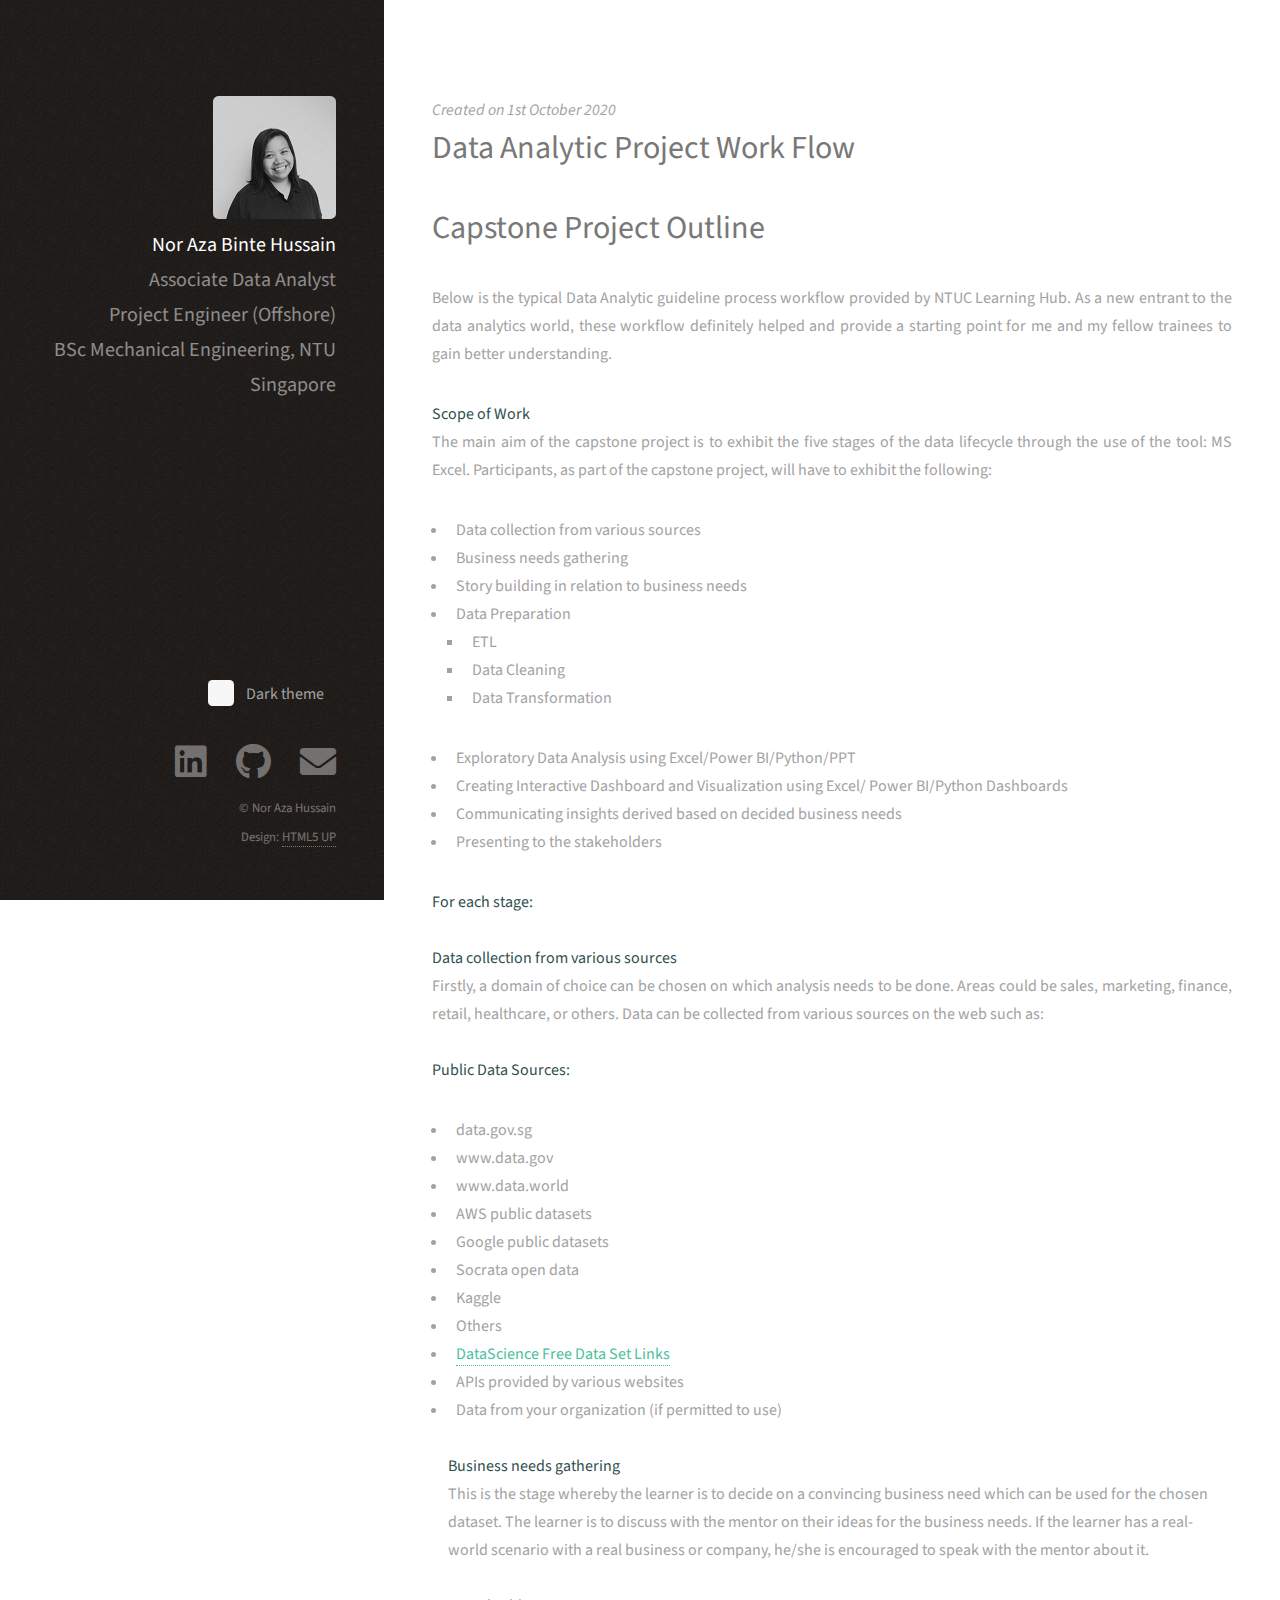
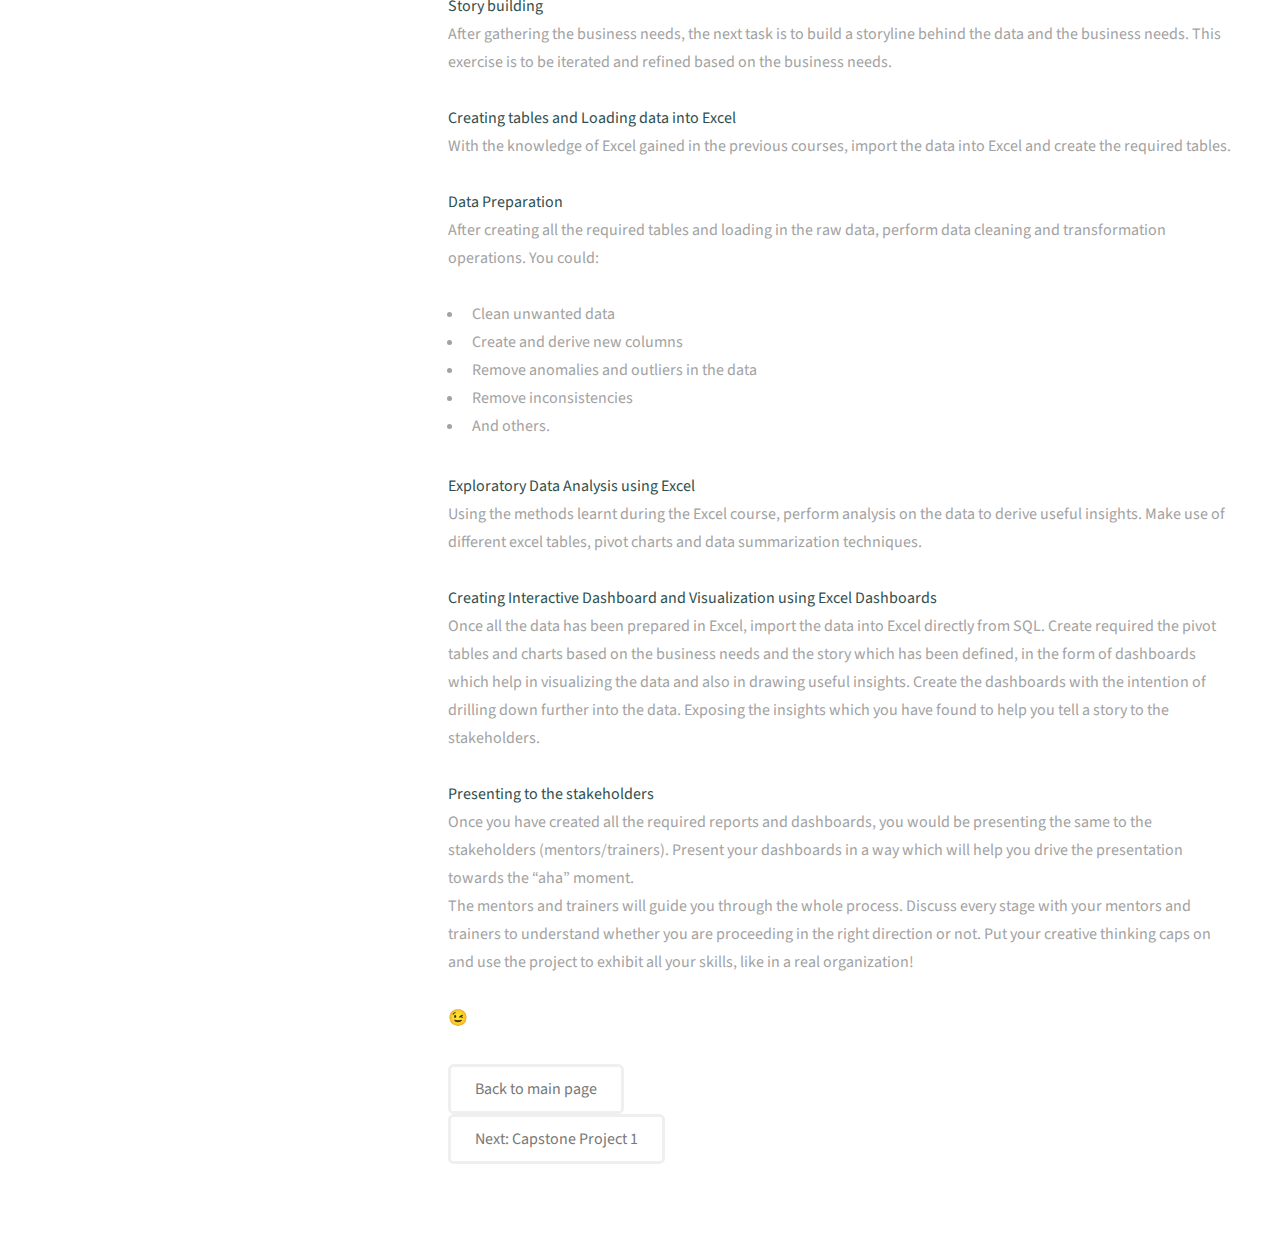
==== commit 6a5ec26e: "Update projectprocess.html" ====
--- a/pages/projectprocess.html
+++ b/pages/projectprocess.html
@@ -165,16 +165,11 @@
 
 						</p>
 						<div class="ui-grid-a">
-							<div class="ui-block-a"><a href="/index.html" data-inline="true" data-mini="true" class="button">Back to main page</a></div>
-							<div class="ui-block-b"><a href="/pages/projects1.html" data-inline="true" data-mini="true" class="button">Next: Capstone Project 1</a></div>	   
+							<div class="ui-block-a"><a href="../index.html" data-inline="true" data-mini="true" class="button">Back to main page</a></div>
+							<div class="ui-block-b"><a href="../pages/projects1.html" data-inline="true" data-mini="true" class="button">Next: Capstone Project 1</a></div>	   
 						</div>
 
 
-					</p>
-					<fieldset class="ui-grid-a">
-						<div class="ui-block-a"><button type="submit" data-theme="c">Back to main page</button></div>
-						<div class="ui-block-b"><button type="submit" data-theme="b">Next: Capstone Project 1</button></div>	   
-					</fieldset>
 
 		<!-- Footer -->
 		<footer id="footer">
@@ -200,4 +195,4 @@
 
 	</body>
 </html>
-						+						
